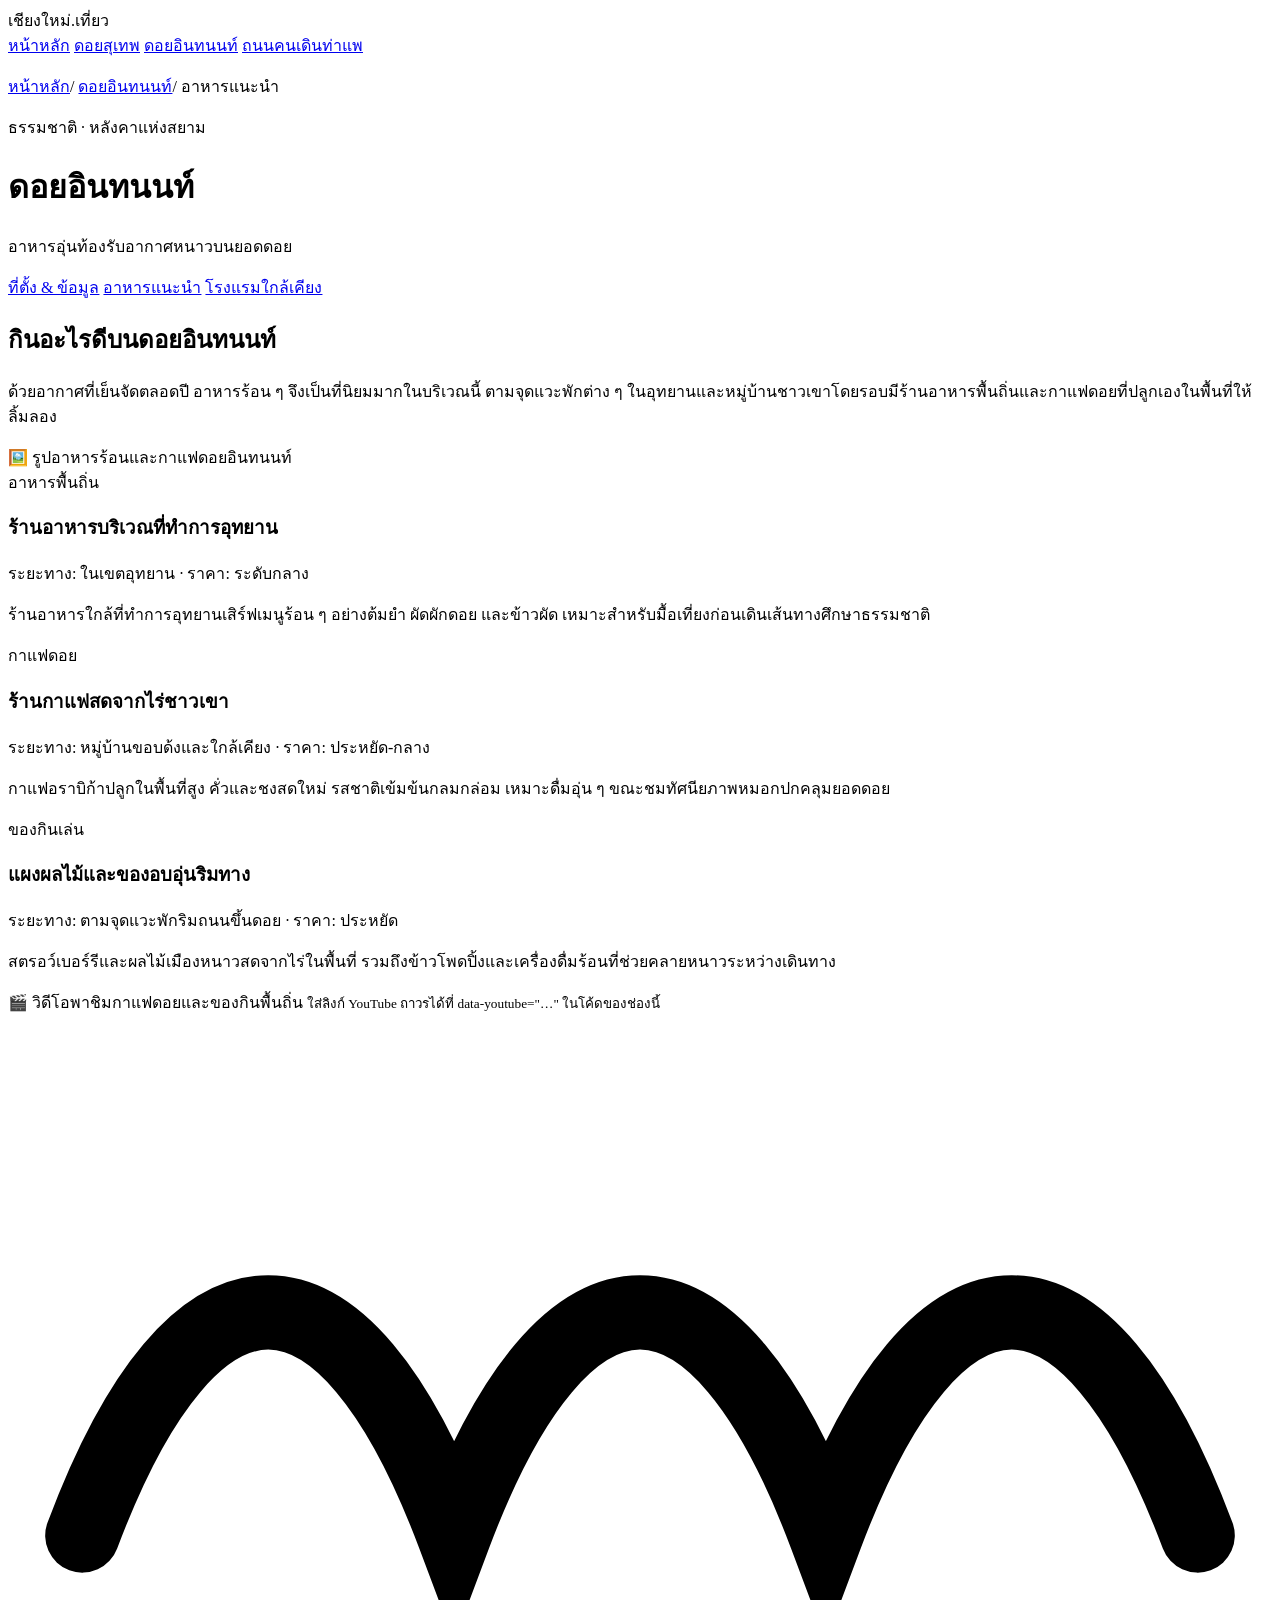
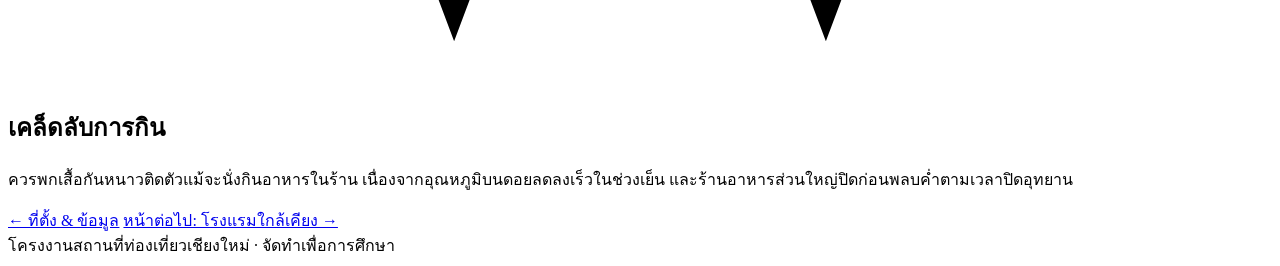
==== doiinthanon-2.html @ 7bb7a431 "Add files via upload" ====
<!DOCTYPE html>
<html lang="th">
<head>
<meta charset="UTF-8">
<meta name="viewport" content="width=device-width, initial-scale=1.0">
<meta name="referrer" content="strict-origin-when-cross-origin">
<title>ดอยอินทนนท์ — อาหารแนะนำ | เชียงใหม่.เที่ยว</title>
<link rel="stylesheet" href="assets/style.css">
</head>
<body class="theme-forest">

<nav class="topnav">
  <div class="wrap">
    <div class="brand">เชียงใหม่<span>.</span>เที่ยว</div>
    <div class="navlinks">
      <a href="index.html">หน้าหลัก</a>
      <a href="doisuthep-1.html">ดอยสุเทพ</a>
      <a href="doiinthanon-1.html" class="active">ดอยอินทนนท์</a>
      <a href="thapae-1.html">ถนนคนเดินท่าแพ</a>
    </div>
  </div>
</nav>

<div class="wrap">
  <p class="crumb">
    <a href="index.html">หน้าหลัก</a><span class="sep">/</span>
    <a href="doiinthanon-1.html">ดอยอินทนนท์</a><span class="sep">/</span>
    <span class="here">อาหารแนะนำ</span>
  </p>

  <header class="place-hero">
    <p class="eyebrow">ธรรมชาติ · หลังคาแห่งสยาม</p>
    <h1>ดอยอินทนนท์</h1>
    <p class="sub">อาหารอุ่นท้องรับอากาศหนาวบนยอดดอย</p>

    <nav class="tabs">
      <a href="doiinthanon-1.html">ที่ตั้ง &amp; ข้อมูล</a>
      <a href="doiinthanon-2.html" class="active">อาหารแนะนำ</a>
      <a href="doiinthanon-3.html">โรงแรมใกล้เคียง</a>
    </nav>
  </header>
</div>

<main class="content wrap">
  <article>
    <h2>กินอะไรดีบนดอยอินทนนท์</h2>
    <p>ด้วยอากาศที่เย็นจัดตลอดปี อาหารร้อน ๆ จึงเป็นที่นิยมมากในบริเวณนี้ ตามจุดแวะพักต่าง ๆ ในอุทยานและหมู่บ้านชาวเขาโดยรอบมีร้านอาหารพื้นถิ่นและกาแฟดอยที่ปลูกเองในพื้นที่ให้ลิ้มลอง</p>

    <div class="media-slot image-slot">
      <span class="icon">🖼️</span>
      รูปอาหารร้อนและกาแฟดอยอินทนนท์
    </div>

    <div class="listing-grid">
      <div class="listing">
        <span class="tag">อาหารพื้นถิ่น</span>
        <h3>ร้านอาหารบริเวณที่ทำการอุทยาน</h3>
        <p class="meta">ระยะทาง: ในเขตอุทยาน · ราคา: ระดับกลาง</p>
        <p>ร้านอาหารใกล้ที่ทำการอุทยานเสิร์ฟเมนูร้อน ๆ อย่างต้มยำ ผัดผักดอย และข้าวผัด เหมาะสำหรับมื้อเที่ยงก่อนเดินเส้นทางศึกษาธรรมชาติ</p>
      </div>

      <div class="listing">
        <span class="tag">กาแฟดอย</span>
        <h3>ร้านกาแฟสดจากไร่ชาวเขา</h3>
        <p class="meta">ระยะทาง: หมู่บ้านขอบด้งและใกล้เคียง · ราคา: ประหยัด-กลาง</p>
        <p>กาแฟอราบิก้าปลูกในพื้นที่สูง คั่วและชงสดใหม่ รสชาติเข้มข้นกลมกล่อม เหมาะดื่มอุ่น ๆ ขณะชมทัศนียภาพหมอกปกคลุมยอดดอย</p>
      </div>

      <div class="listing">
        <span class="tag">ของกินเล่น</span>
        <h3>แผงผลไม้และของอบอุ่นริมทาง</h3>
        <p class="meta">ระยะทาง: ตามจุดแวะพักริมถนนขึ้นดอย · ราคา: ประหยัด</p>
        <p>สตรอว์เบอร์รีและผลไม้เมืองหนาวสดจากไร่ในพื้นที่ รวมถึงข้าวโพดปิ้งและเครื่องดื่มร้อนที่ช่วยคลายหนาวระหว่างเดินทาง</p>
      </div>
    </div>

    <div class="media-slot video-slot" data-youtube="">
      <span class="icon">🎬</span>
      วิดีโอพาชิมกาแฟดอยและของกินพื้นถิ่น
        <small class="slot-hint">ใส่ลิงก์ YouTube ถาวรได้ที่ data-youtube="…" ในโค้ดของช่องนี้</small>
      </div>

    <div class="lanna-divider">
      <span class="line"></span>
      <svg viewBox="0 0 34 18" fill="none" xmlns="http://www.w3.org/2000/svg">
        <path d="M2 14C5 6 9 6 12 14C15 6 19 6 22 14C25 6 29 6 32 14" stroke="currentColor" stroke-width="2" stroke-linecap="round"/>
      </svg>
      <span class="line"></span>
    </div>

    <h2>เคล็ดลับการกิน</h2>
    <p>ควรพกเสื้อกันหนาวติดตัวแม้จะนั่งกินอาหารในร้าน เนื่องจากอุณหภูมิบนดอยลดลงเร็วในช่วงเย็น และร้านอาหารส่วนใหญ่ปิดก่อนพลบค่ำตามเวลาปิดอุทยาน</p>
  </article>

  <div class="subnav">
    <a href="doiinthanon-1.html">← ที่ตั้ง &amp; ข้อมูล</a>
    <a href="doiinthanon-3.html">หน้าต่อไป: โรงแรมใกล้เคียง →</a>
  </div>
</main>

<footer>
  <div class="wrap">โครงงานสถานที่ท่องเที่ยวเชียงใหม่ · จัดทำเพื่อการศึกษา</div>
</footer>

<script src="assets/site.js" defer></script>
</body>
</html>
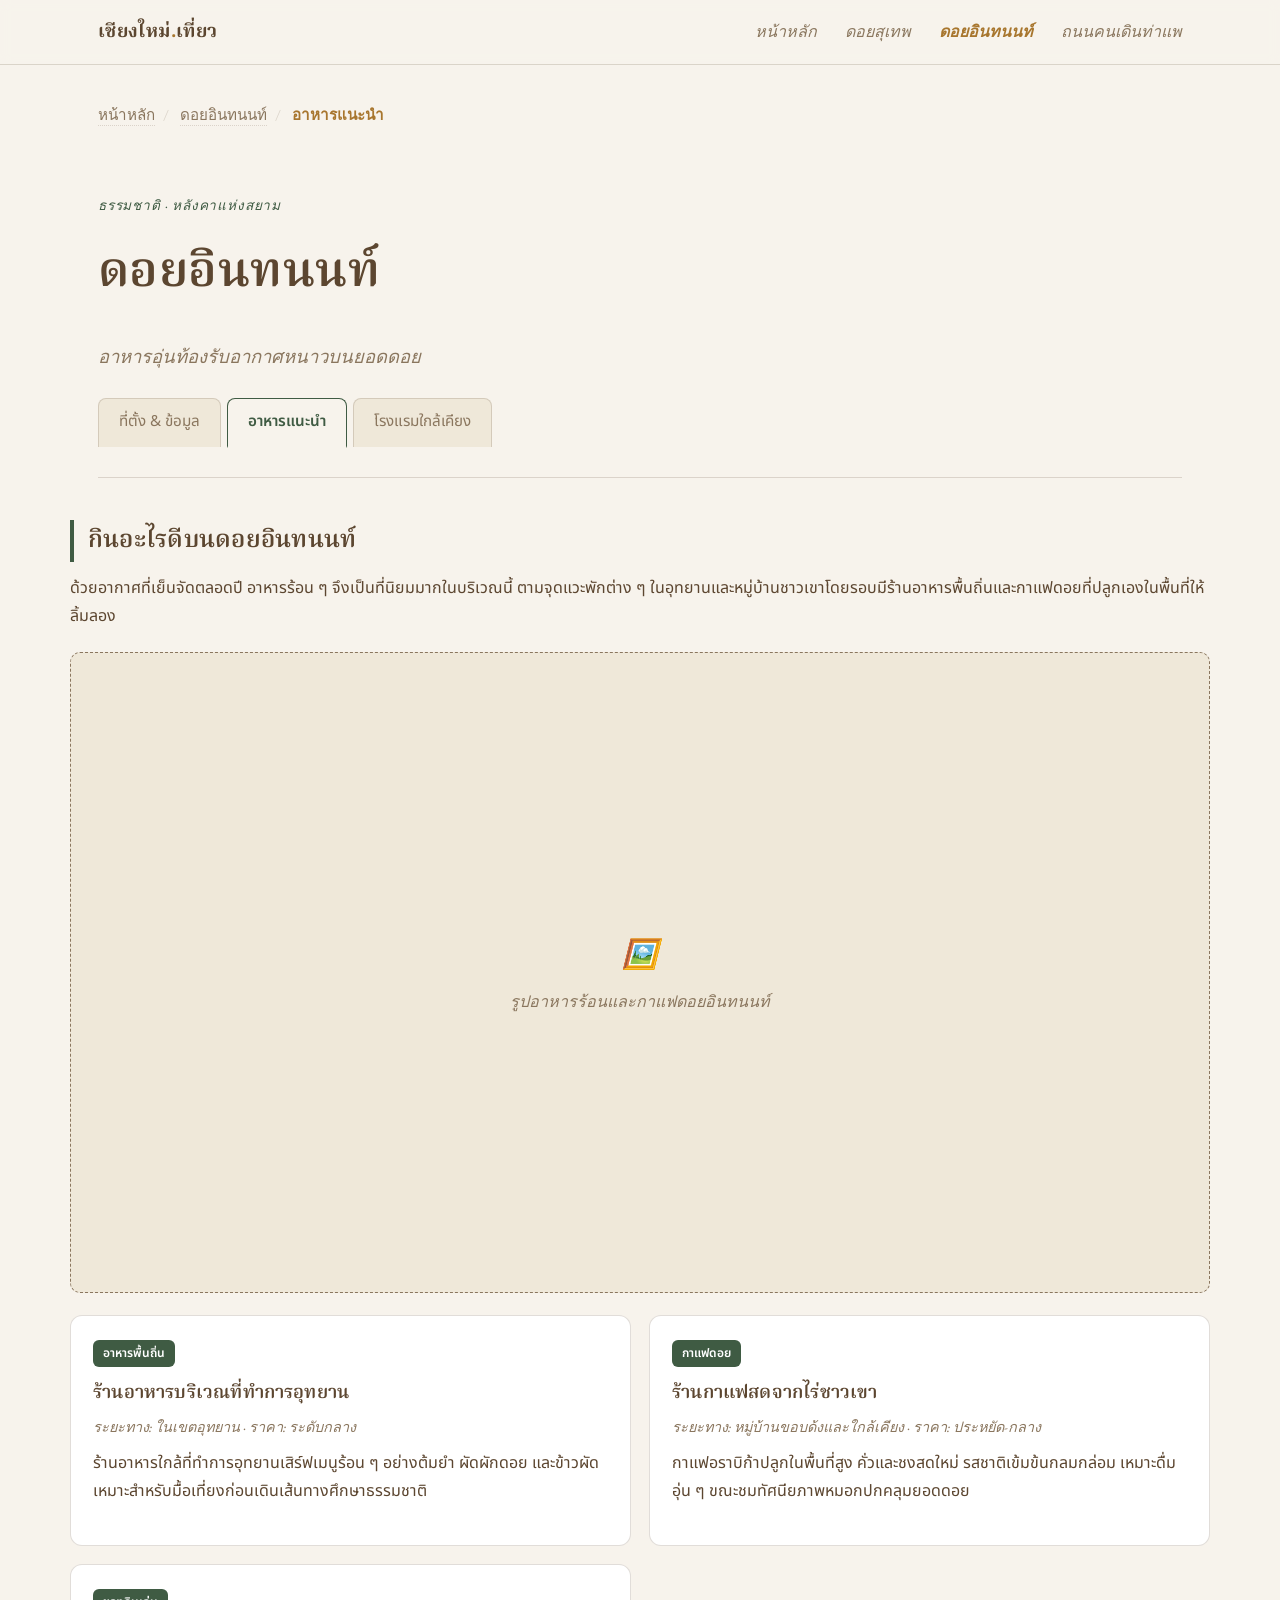
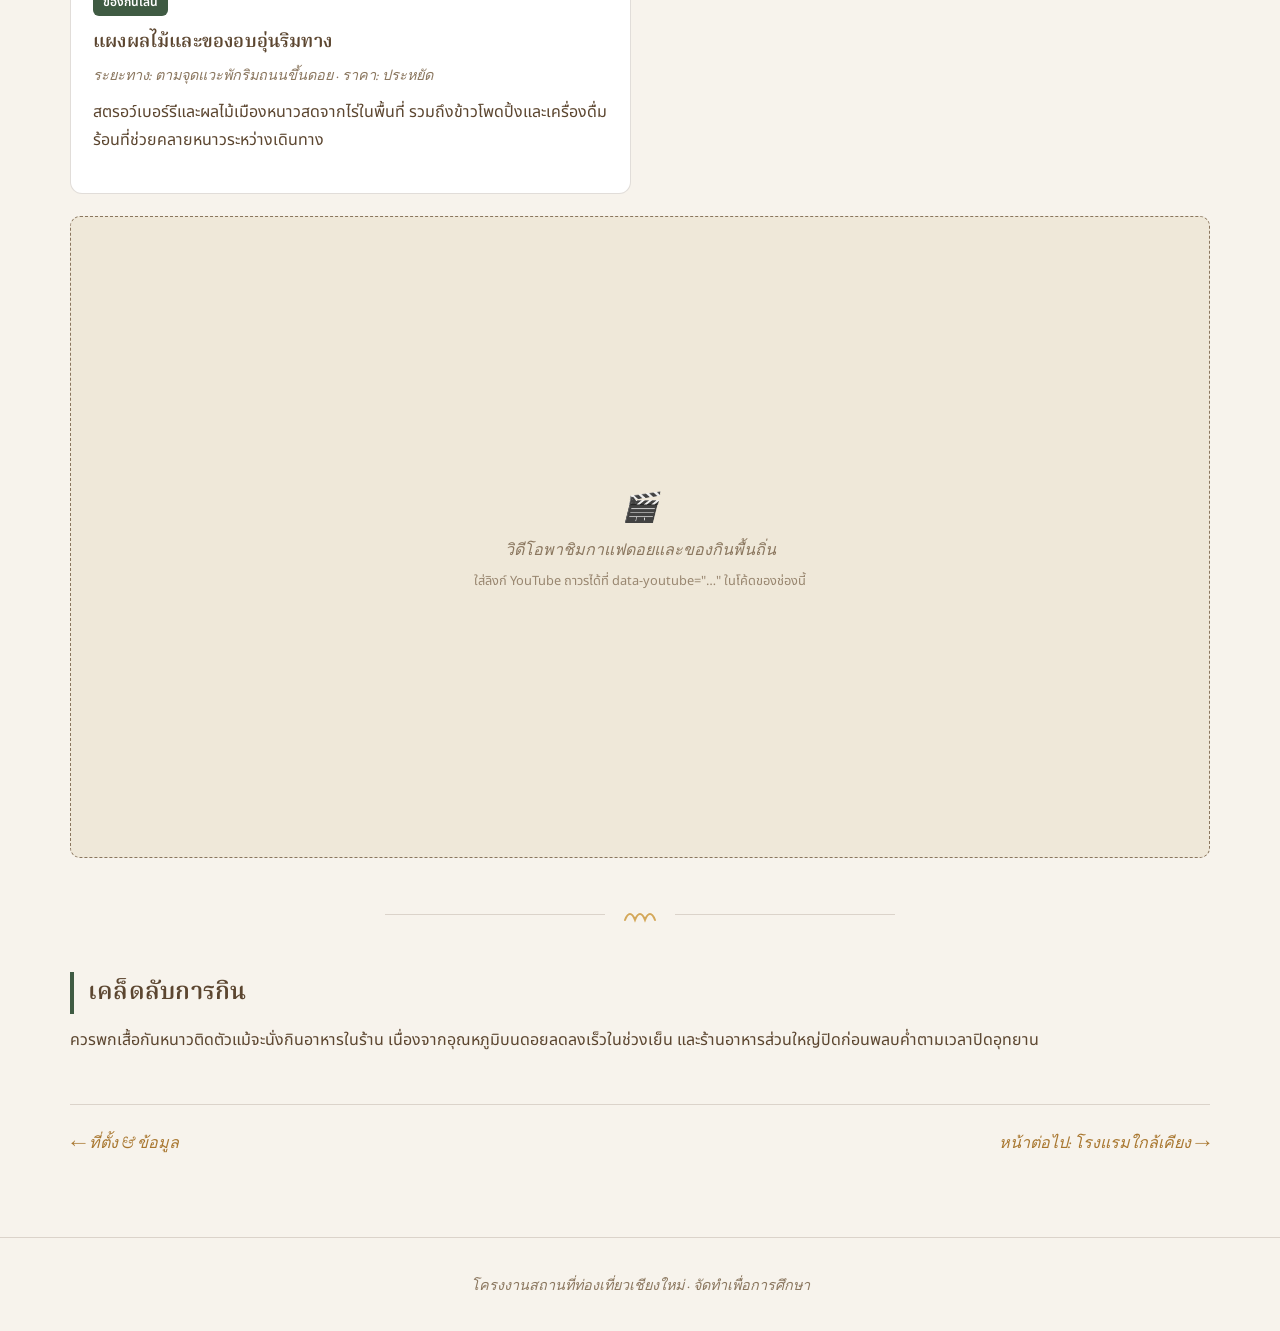
==== commit 522b8a46: "Add files via upload" ====
--- a/doiinthanon-2.html
+++ b/doiinthanon-2.html
@@ -46,10 +46,10 @@
     <h2>กินอะไรดีบนดอยอินทนนท์</h2>
     <p>ด้วยอากาศที่เย็นจัดตลอดปี อาหารร้อน ๆ จึงเป็นที่นิยมมากในบริเวณนี้ ตามจุดแวะพักต่าง ๆ ในอุทยานและหมู่บ้านชาวเขาโดยรอบมีร้านอาหารพื้นถิ่นและกาแฟดอยที่ปลูกเองในพื้นที่ให้ลิ้มลอง</p>
 
-    <div class="media-slot image-slot">
-      <span class="icon">🖼️</span>
-      รูปอาหารร้อนและกาแฟดอยอินทนนท์
-    </div>
+    <div class="media-slot image-slot has-photo" data-caption="รูปอาหารร้อนและกาแฟดอยอินทนนท์">
+              <img src="assets/img/doiinthanon-food.jpg" alt="รูปอาหารร้อนและกาแฟดอยอินทนนท์" onerror="this.parentElement.classList.remove('has-photo'); this.remove();">
+              <span class="slot-placeholder"><span class="icon">🖼️</span>รูปอาหารร้อนและกาแฟดอยอินทนนท์</span>
+            </div>
 
     <div class="listing-grid">
       <div class="listing">
--- a/assets/style.css
+++ b/assets/style.css
@@ -0,0 +1,600 @@
+/* ===================================================================
+   เชียงใหม่ ท่องเที่ยว — Shared Stylesheet
+   โทนสี: ครีมอบอุ่น + ทองเก่า + เขียวป่า + แดงอิฐ
+=================================================================== */
+
+@import url('https://fonts.googleapis.com/css2?family=Noto+Serif+Thai:wght@400;500;600;700&family=Noto+Sans+Thai:wght@300;400;500;600&family=EB+Garamond:ital@0;1&display=swap');
+
+:root{
+  --cream: #F7F3EC;
+  --cream-deep: #EFE8D9;
+  --ink: #5C4630;
+  --ink-soft: #8A765E;
+  --gold: #A8762E;
+  --gold-soft: #D4A85A;
+  --forest: #3F5B43;
+  --forest-soft: #6E8B6F;
+  --brick: #8B3A2F;
+  --brick-soft: #C17A60;
+  --line: rgba(92,70,48,0.18);
+
+  --display: "Noto Serif Thai", serif;
+  --body: "Noto Sans Thai", sans-serif;
+  --utility: "EB Garamond", serif;
+
+  --maxw: 1140px;
+}
+
+*{box-sizing:border-box;}
+html{scroll-behavior:smooth;}
+body{
+  margin:0;
+  background:var(--cream);
+  color:var(--ink);
+  font-family:var(--body);
+  font-weight:400;
+  line-height:1.75;
+  -webkit-font-smoothing:antialiased;
+}
+
+h1,h2,h3,h4{
+  font-family:var(--display);
+  color:var(--ink);
+  margin:0 0 .5em 0;
+  font-weight:600;
+  letter-spacing:.01em;
+}
+
+a{color:var(--gold); text-decoration:none;}
+a:hover{color:var(--brick);}
+a:focus-visible, button:focus-visible{
+  outline:2px solid var(--gold);
+  outline-offset:3px;
+}
+
+img{max-width:100%; display:block;}
+
+.wrap{
+  max-width:var(--maxw);
+  margin:0 auto;
+  padding:0 28px;
+}
+
+/* ---------- Lanna cloud divider (signature element) ---------- */
+.lanna-divider{
+  display:flex;
+  align-items:center;
+  justify-content:center;
+  gap:18px;
+  margin:48px 0;
+  color:var(--gold-soft);
+}
+.lanna-divider .line{
+  flex:1;
+  height:1px;
+  background:var(--line);
+  max-width:220px;
+}
+.lanna-divider svg{width:34px; height:18px; flex:none;}
+
+/* ---------- Top Nav ---------- */
+.topnav{
+  position:sticky; top:0; z-index:50;
+  background:rgba(247,243,236,0.92);
+  backdrop-filter:blur(6px);
+  border-bottom:1px solid var(--line);
+}
+.topnav .wrap{
+  display:flex; align-items:center; justify-content:space-between;
+  padding:16px 28px;
+}
+.brand{
+  font-family:var(--display);
+  font-size:1.15rem;
+  font-weight:700;
+  color:var(--ink);
+  letter-spacing:.02em;
+}
+.brand span{color:var(--gold);}
+.navlinks{
+  display:flex; gap:28px;
+  font-family:var(--utility);
+  font-size:1rem;
+  font-style:italic;
+}
+.navlinks a{color:var(--ink-soft);}
+.navlinks a.active{color:var(--gold); font-weight:600;}
+
+/* ---------- Breadcrumb ---------- */
+.crumb{
+  font-family:var(--utility);
+  font-size:.95rem;
+  color:var(--ink-soft);
+  padding:22px 0 0;
+}
+.crumb a{color:var(--ink-soft); border-bottom:1px dotted var(--line);}
+.crumb a:hover{color:var(--gold);}
+.crumb .sep{margin:0 8px; color:var(--line);}
+.crumb .here{color:var(--gold); font-weight:600;}
+
+/* ---------- Hero (place pages) ---------- */
+.place-hero{
+  padding:36px 0 30px;
+  border-bottom:1px solid var(--line);
+}
+.eyebrow{
+  font-family:var(--utility);
+  font-style:italic;
+  letter-spacing:.06em;
+  text-transform:uppercase;
+  font-size:.85rem;
+  color:var(--accent, var(--gold));
+}
+.place-hero h1{
+  font-size:clamp(2.1rem, 4vw, 3rem);
+  margin-top:.3em;
+}
+.place-hero .sub{
+  font-family:var(--utility);
+  font-style:italic;
+  font-size:1.15rem;
+  color:var(--ink-soft);
+  max-width:640px;
+}
+
+/* ---------- Section Tabs (3 sub-pages per place) ---------- */
+.tabs{
+  display:flex; gap:6px;
+  margin:26px 0 0;
+  flex-wrap:wrap;
+}
+.tabs a{
+  font-family:var(--body);
+  font-size:.95rem;
+  padding:10px 20px;
+  border:1px solid var(--line);
+  border-bottom:none;
+  border-radius:8px 8px 0 0;
+  color:var(--ink-soft);
+  background:var(--cream-deep);
+}
+.tabs a.active{
+  background:var(--cream);
+  color:var(--accent, var(--gold));
+  font-weight:600;
+  border-color:var(--accent, var(--gold));
+  border-bottom:2px solid var(--cream);
+  margin-bottom:-1px;
+}
+
+/* ---------- Content layout ---------- */
+.content{
+  padding:42px 0 80px;
+}
+.layout{
+  display:grid;
+  grid-template-columns: 1fr 280px;
+  gap:48px;
+}
+@media (max-width: 860px){
+  .layout{grid-template-columns:1fr;}
+}
+
+article h2{
+  font-size:1.5rem;
+  border-left:4px solid var(--accent, var(--gold));
+  padding-left:14px;
+  margin-top:1.6em;
+}
+article h2:first-child{margin-top:0;}
+article p{margin:0 0 1.1em;}
+
+/* ---------- Media placeholders ---------- */
+.media-slot{
+  background:var(--cream-deep);
+  border:1.5px dashed var(--ink-soft);
+  border-radius:10px;
+  padding:28px;
+  text-align:center;
+  color:var(--ink-soft);
+  font-family:var(--utility);
+  font-style:italic;
+  margin:22px 0;
+}
+.media-slot .icon{font-size:1.8rem; display:block; margin-bottom:8px;}
+.media-slot.image-slot{aspect-ratio:16/9; display:flex; flex-direction:column; align-items:center; justify-content:center;}
+.media-slot.video-slot{aspect-ratio:16/9; display:flex; flex-direction:column; align-items:center; justify-content:center;}
+.media-slot.audio-slot{padding:20px 28px;}
+.media-slot small{display:block; margin-top:6px; font-family:var(--body); font-style:normal; font-size:.8rem; opacity:.85;}
+
+/* ---------- รูปจริง (มี <img> อยู่ข้างใน image-slot) ---------- */
+.media-slot.image-slot img{display:none;}
+.media-slot.image-slot.has-photo{
+  padding:0; border-style:solid; overflow:hidden;
+}
+.media-slot.image-slot.has-photo img{
+  display:block; width:100%; height:100%; object-fit:cover;
+}
+.media-slot.image-slot.has-photo .slot-placeholder{display:none;}
+.media-overlay-photo{
+  max-width:100%; max-height:70vh;
+  border-radius:8px; margin-bottom:14px;
+  display:block;
+}
+
+.media-grid{
+  display:grid;
+  grid-template-columns:repeat(2,1fr);
+  gap:16px;
+}
+@media (max-width:560px){ .media-grid{grid-template-columns:1fr;} }
+
+/* ---------- Info cards (sidebar / lists) ---------- */
+.info-card{
+  background:var(--cream-deep);
+  border:1px solid var(--line);
+  border-radius:12px;
+  padding:22px;
+  margin-bottom:20px;
+}
+.info-card h3{
+  font-size:1.05rem;
+  color:var(--accent, var(--gold));
+  margin-bottom:.6em;
+}
+.info-card dl{margin:0;}
+.info-card dt{
+  font-family:var(--utility);
+  font-style:italic;
+  font-size:.85rem;
+  color:var(--ink-soft);
+  margin-top:.8em;
+}
+.info-card dd{margin:.1em 0 0; font-size:.95rem;}
+
+.chip-row{display:flex; flex-wrap:wrap; gap:8px; margin-top:10px;}
+.chip{
+  font-size:.8rem;
+  padding:4px 12px;
+  border-radius:999px;
+  background:rgba(168,118,46,0.12);
+  color:var(--accent, var(--gold));
+  border:1px solid rgba(168,118,46,0.3);
+}
+
+/* ---------- Listing cards (food / hotel) ---------- */
+.listing{
+  border:1px solid var(--line);
+  border-radius:12px;
+  padding:22px;
+  margin-bottom:18px;
+  background:#fff;
+  position:relative;
+}
+.listing h3{font-size:1.15rem; margin-bottom:.25em;}
+.listing .meta{
+  font-family:var(--utility);
+  font-style:italic;
+  color:var(--ink-soft);
+  font-size:.9rem;
+  margin-bottom:.7em;
+}
+.listing .tag{
+  display:inline-block;
+  font-size:.75rem;
+  font-weight:600;
+  color:#fff;
+  background:var(--accent, var(--gold));
+  padding:3px 10px;
+  border-radius:6px;
+  margin-bottom:10px;
+}
+
+/* ---------- Map placeholder ---------- */
+.map-slot{
+  background:var(--cream-deep);
+  border:1.5px dashed var(--ink-soft);
+  border-radius:10px;
+  height:260px;
+  display:flex; flex-direction:column; align-items:center; justify-content:center;
+  color:var(--ink-soft);
+  font-family:var(--utility);
+  font-style:italic;
+  margin:18px 0;
+}
+
+/* ---------- Buttons ---------- */
+.btn{
+  display:inline-block;
+  font-family:var(--body);
+  font-weight:600;
+  font-size:.95rem;
+  padding:12px 26px;
+  border-radius:8px;
+  background:var(--accent, var(--gold));
+  color:#fff !important;
+  border:none;
+}
+.btn:hover{background:var(--ink);}
+.btn-outline{
+  background:transparent;
+  border:1.5px solid var(--accent, var(--gold));
+  color:var(--accent, var(--gold)) !important;
+}
+.btn-outline:hover{background:var(--accent, var(--gold)); color:#fff !important;}
+
+/* ---------- Place nav (prev/next within place) ---------- */
+.subnav{
+  display:flex; justify-content:space-between; align-items:center;
+  margin-top:50px; padding-top:24px;
+  border-top:1px solid var(--line);
+  gap:16px; flex-wrap:wrap;
+}
+.subnav a{font-family:var(--utility); font-style:italic;}
+
+/* ---------- Footer ---------- */
+footer{
+  border-top:1px solid var(--line);
+  padding:34px 0;
+  text-align:center;
+  font-family:var(--utility);
+  font-style:italic;
+  color:var(--ink-soft);
+  font-size:.9rem;
+}
+
+/* ---------- Accent color variants per place ---------- */
+.theme-gold   { --accent: var(--gold); }
+.theme-forest { --accent: var(--forest); }
+.theme-brick  { --accent: var(--brick); }
+
+/* ---------- Home page specific ---------- */
+.home-hero{
+  position:relative;
+  padding:90px 0 70px;
+  overflow:hidden;
+  border-bottom:1px solid var(--line);
+}
+.home-hero .wrap{position:relative; z-index:2;}
+.home-hero h1{
+  font-size:clamp(2.4rem, 6vw, 4rem);
+  max-width:780px;
+}
+.home-hero .lead{
+  font-family:var(--utility);
+  font-style:italic;
+  font-size:1.25rem;
+  color:var(--ink-soft);
+  max-width:600px;
+  margin-top:10px;
+}
+.home-media{
+  margin-top:36px;
+}
+.home-media-split{
+  display:grid;
+  grid-template-columns:1.6fr 1fr;
+  gap:24px;
+  align-items:start;
+}
+@media (max-width:760px){ .home-media-split{grid-template-columns:1fr;} }
+.weather-label{
+  font-family:var(--utility); font-style:italic; color:var(--ink-soft);
+  margin:0 0 10px;
+}
+
+.place-grid{
+  display:grid;
+  grid-template-columns:repeat(3,1fr);
+  gap:26px;
+  padding:60px 0 80px;
+}
+@media (max-width:900px){ .place-grid{grid-template-columns:1fr; gap:30px;} }
+
+.place-card{
+  display:block;
+  border-radius:16px;
+  padding:30px 26px 26px;
+  background:var(--cream-deep);
+  border:1px solid var(--line);
+  border-top:6px solid var(--accent, var(--gold));
+  transition:transform .25s ease, box-shadow .25s ease;
+}
+.place-card:hover{
+  transform:translateY(-4px);
+  box-shadow:0 14px 28px -10px rgba(92,70,48,0.25);
+}
+.place-card .num{
+  font-family:var(--utility);
+  font-style:italic;
+  color:var(--accent, var(--gold));
+  font-size:1.4rem;
+}
+.place-card h2{
+  font-size:1.5rem;
+  margin-top:.2em;
+  color:var(--ink);
+}
+.place-card p{
+  color:var(--ink-soft);
+  font-size:.95rem;
+}
+.place-card .go{
+  margin-top:14px;
+  font-family:var(--utility);
+  font-style:italic;
+  color:var(--accent, var(--gold));
+  font-weight:600;
+}
+
+.intro-section{
+  padding:50px 0;
+  text-align:center;
+}
+.intro-section p{
+  max-width:680px;
+  margin:0 auto;
+  color:var(--ink-soft);
+}
+
+/* ===================================================================
+   เพิ่มเติม: เมนูมือถือ, overlay, accordion, กริดการ์ด, วิดเจ็ตอากาศ
+=================================================================== */
+
+/* ---------- YouTube embed slot (ใส่ลิงก์ถาวรที่ data-youtube ในโค้ด) ---------- */
+.media-slot.video-slot{cursor:default;}
+.media-slot.audio-slot{cursor:default; text-align:left;}
+.video-slot .icon{margin-bottom:4px;}
+.slot-hint{
+  display:block; width:100%;
+  font-family:var(--body); font-style:normal; font-size:.75rem;
+  color:var(--ink-soft); margin-top:8px;
+}
+.yt-embed-frame{
+  position:relative; width:100%; aspect-ratio:16/9;
+  border-radius:8px; overflow:hidden;
+}
+.yt-embed-frame iframe{
+  position:absolute; inset:0; width:100%; height:100%; border:0;
+}
+
+/* ---------- Hamburger (แสดงเฉพาะจอมือถือ) ---------- */
+.hamburger{
+  display:none;
+  width:38px; height:34px;
+  padding:0; border:none; background:none; cursor:pointer;
+  flex-direction:column; justify-content:space-between;
+  align-items:center;
+}
+.hamburger span{
+  display:block; width:100%; height:2px; background:var(--ink);
+  border-radius:2px; transition:transform .2s ease, opacity .2s ease;
+}
+.hamburger.is-open span:nth-child(1){transform:translateY(9px) rotate(45deg);}
+.hamburger.is-open span:nth-child(2){opacity:0;}
+.hamburger.is-open span:nth-child(3){transform:translateY(-9px) rotate(-45deg);}
+
+/* ---------- Mobile nav overlay (เต็มจอ) ---------- */
+.nav-overlay{
+  position:fixed; inset:0; z-index:200;
+  background:rgba(38,28,17,0.55);
+  backdrop-filter:blur(2px);
+  opacity:0; pointer-events:none;
+  transition:opacity .25s ease;
+  display:flex; justify-content:flex-end;
+}
+.nav-overlay.is-open{opacity:1; pointer-events:auto;}
+.nav-overlay-panel{
+  width:min(78vw, 320px); height:100%;
+  background:var(--cream);
+  box-shadow:-18px 0 40px rgba(38,28,17,0.25);
+  padding:26px 26px 40px;
+  transform:translateX(24px);
+  transition:transform .25s ease;
+  display:flex; flex-direction:column;
+}
+.nav-overlay.is-open .nav-overlay-panel{transform:translateX(0);}
+.nav-overlay-close{
+  align-self:flex-end;
+  background:none; border:none; font-size:1.8rem; line-height:1;
+  color:var(--ink-soft); cursor:pointer; margin-bottom:18px;
+}
+.nav-overlay-links{
+  display:flex; flex-direction:column; gap:22px;
+  font-family:var(--utility); font-style:italic; font-size:1.15rem;
+}
+.nav-overlay-links a{color:var(--ink);}
+.nav-overlay-links a.active{color:var(--gold); font-weight:600;}
+
+/* ---------- Media overlay (ขยายรูป/วิดีโอเมื่อคลิก) ---------- */
+.media-slot{cursor:pointer;}
+.media-overlay{
+  position:fixed; inset:0; z-index:220;
+  background:rgba(20,15,9,0.72);
+  display:flex; align-items:center; justify-content:center;
+  opacity:0; pointer-events:none;
+  transition:opacity .2s ease;
+  padding:24px;
+}
+.media-overlay.is-open{opacity:1; pointer-events:auto;}
+.media-overlay-box{
+  position:relative;
+  background:var(--cream);
+  border-radius:14px;
+  padding:44px 34px 34px;
+  max-width:480px; width:100%;
+  text-align:center;
+  font-family:var(--utility); font-style:italic; color:var(--ink-soft);
+}
+.media-overlay-icon{font-size:2.6rem; margin-bottom:10px;}
+.media-overlay-caption{color:var(--ink); font-size:1.05rem; margin:0 0 6px;}
+.media-overlay-hint{font-family:var(--body); font-style:normal; font-size:.8rem;}
+.media-overlay-close{
+  position:absolute; top:10px; right:14px;
+  background:none; border:none; font-size:1.6rem; color:var(--ink-soft); cursor:pointer;
+}
+
+/* ---------- Accordion (แทนการเรียงหัวข้อจากบนลงล่างตรง ๆ) ---------- */
+.accordion-item{
+  border:1px solid var(--line);
+  border-radius:12px;
+  margin-bottom:14px;
+  overflow:hidden;
+  background:#fff;
+}
+.accordion-trigger{
+  width:100%; text-align:left;
+  display:flex; align-items:center; justify-content:space-between; gap:12px;
+  background:var(--cream-deep);
+  border:none; cursor:pointer;
+  padding:16px 20px;
+  font-family:var(--display); font-weight:600; font-size:1.15rem; color:var(--ink);
+}
+.accordion-trigger .arrow{
+  flex:none; transition:transform .2s ease;
+  color:var(--accent, var(--gold)); font-size:1rem;
+}
+.accordion-item.is-open .accordion-trigger .arrow{transform:rotate(90deg);}
+.accordion-item.is-open .accordion-trigger{border-bottom:1px solid var(--line);}
+.accordion-panel{padding:22px 22px 6px;}
+.accordion-panel h2{display:none;} /* หัวข้อย้ายไปอยู่ในปุ่ม trigger แล้ว */
+
+/* ---------- Listing grid (จัดการ์ดเป็นกริดแทนแถวยาว) ---------- */
+.listing-grid{
+  display:grid;
+  grid-template-columns:repeat(2, 1fr);
+  gap:18px;
+  margin:18px 0;
+}
+.listing-grid .listing{margin-bottom:0;}
+@media (max-width:760px){ .listing-grid{grid-template-columns:1fr;} }
+
+/* ---------- Weather widget (Open-Meteo API) ---------- */
+.weather-widget{
+  background:var(--cream-deep);
+  border:1px solid var(--line);
+  border-radius:12px;
+  padding:20px 22px;
+  min-height:64px;
+}
+.weather-top{display:flex; align-items:center; gap:10px;}
+.weather-icon{font-size:1.8rem;}
+.weather-temp{font-family:var(--display); font-size:1.6rem; font-weight:700; color:var(--ink);}
+.weather-desc{font-family:var(--utility); font-style:italic; color:var(--ink-soft); margin-top:4px;}
+.weather-meta{display:flex; gap:18px; margin:10px 0 0; flex-wrap:wrap;}
+.weather-meta dt{font-family:var(--utility); font-style:italic; font-size:.8rem; color:var(--ink-soft); margin:0;}
+.weather-meta dd{margin:0; font-size:.9rem;}
+.weather-source{display:block; margin-top:10px; font-size:.72rem; color:var(--ink-soft); font-family:var(--body); font-style:normal;}
+
+/* ---------- Responsive nav: ซ่อนเมนูเต็มบนมือถือ แสดง hamburger แทน ---------- */
+@media (max-width:760px){
+  .navlinks{display:none;}
+  .hamburger{display:flex;}
+  .place-hero h1{font-size:clamp(1.7rem, 8vw, 2.4rem);}
+  .home-hero{padding:60px 0 44px;}
+}
+
+@media (prefers-reduced-motion: reduce){
+  *{transition:none !important; animation:none !important;}
+}
+
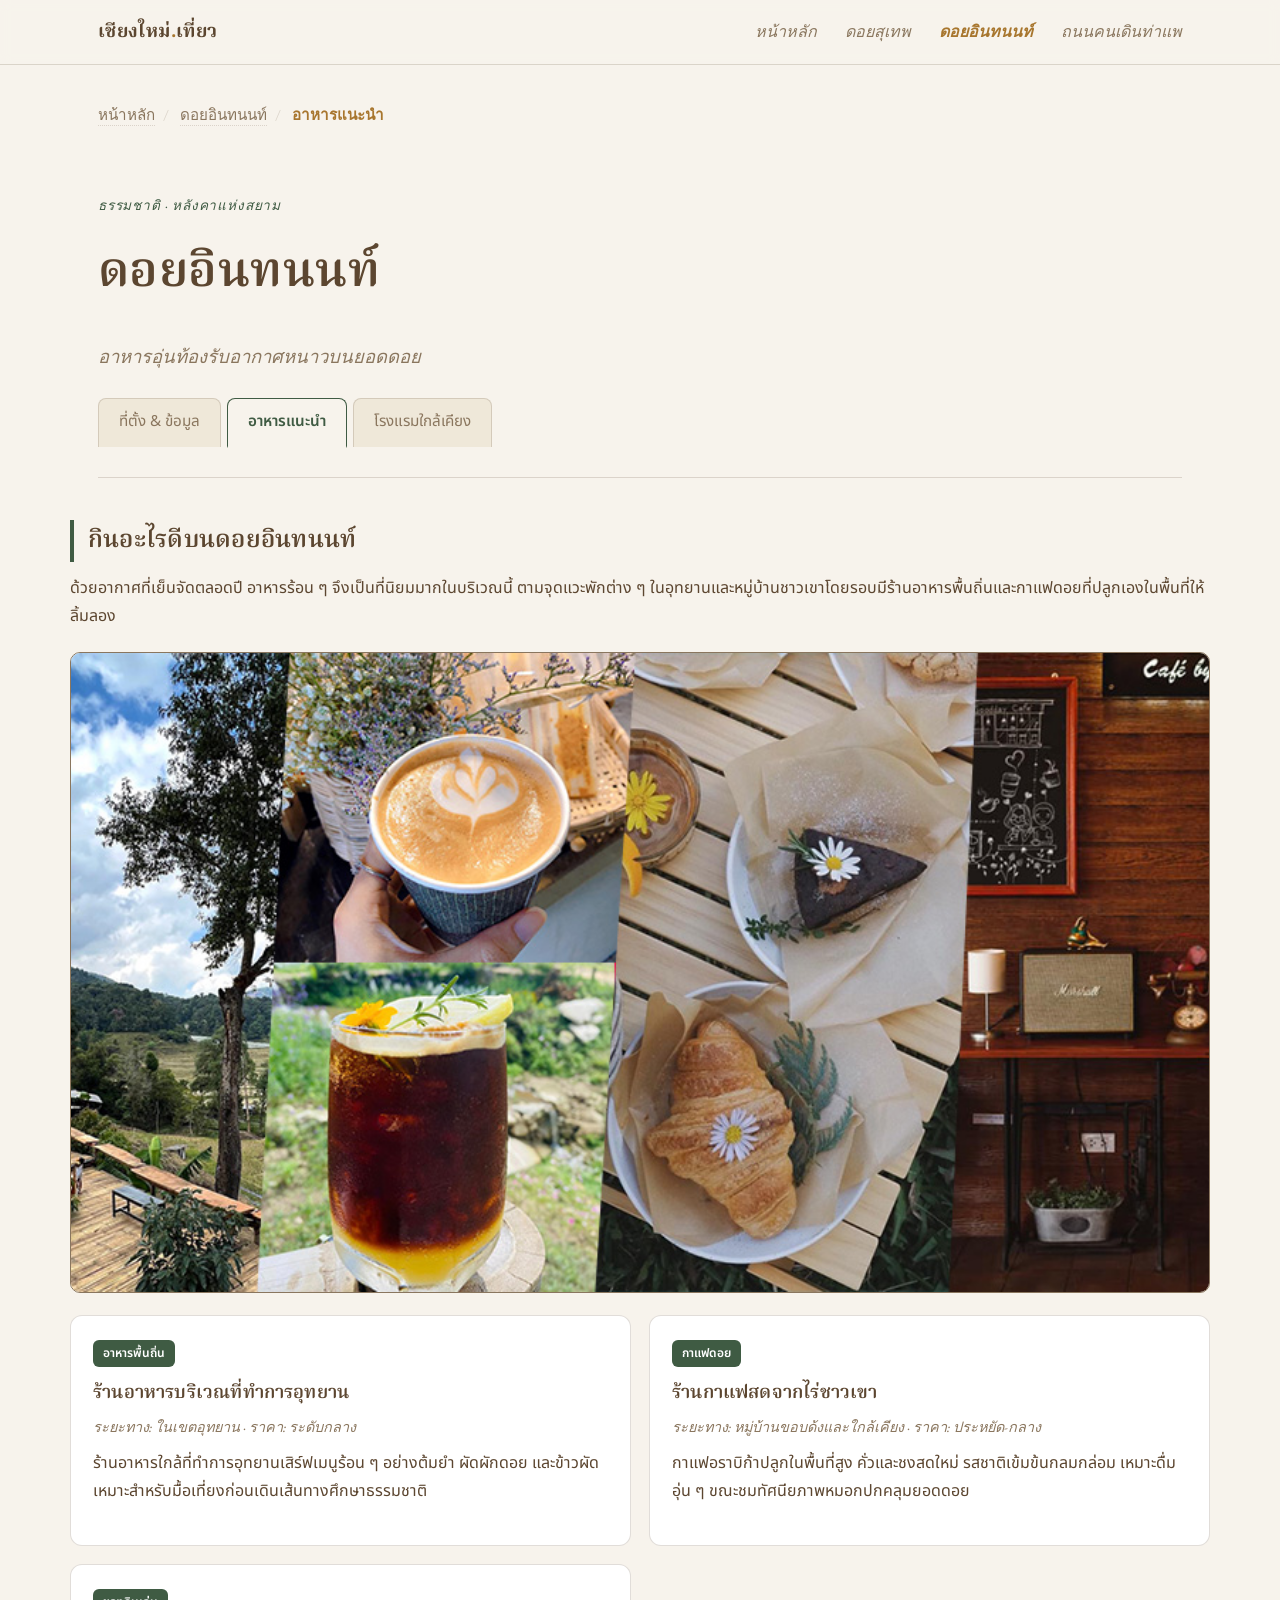
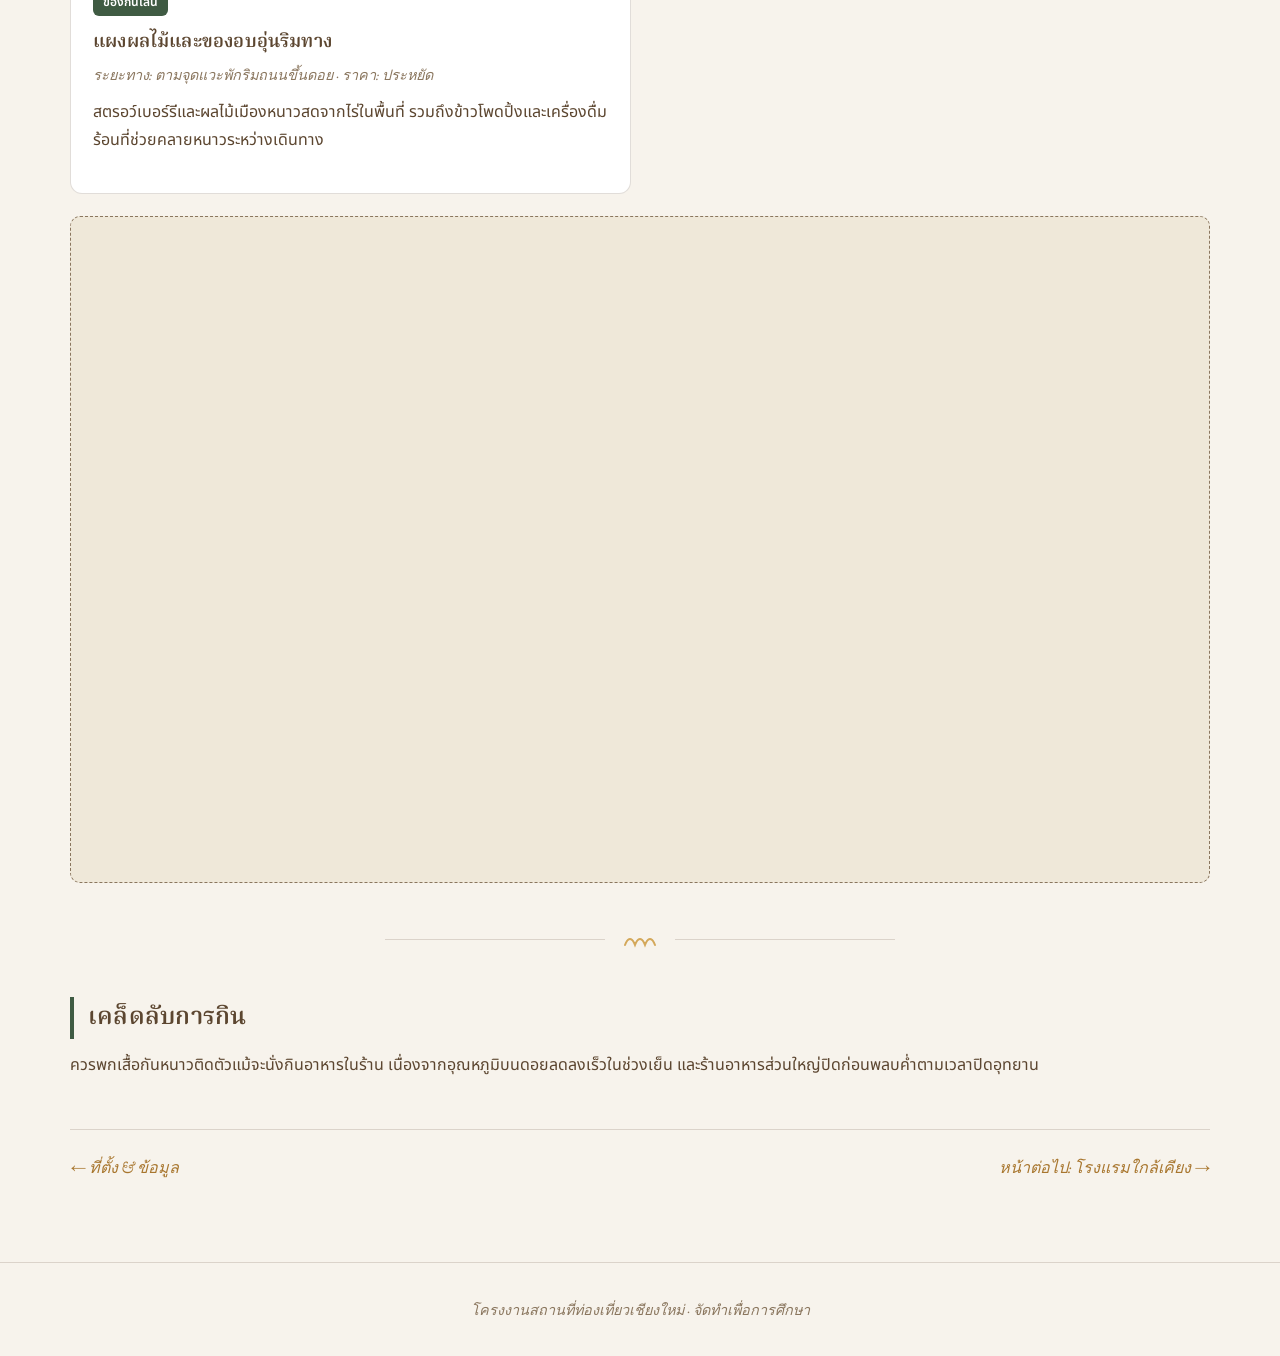
==== commit 08631a5d: "Update doiinthanon-2.html" ====
--- a/doiinthanon-2.html
+++ b/doiinthanon-2.html
@@ -47,7 +47,7 @@
     <p>ด้วยอากาศที่เย็นจัดตลอดปี อาหารร้อน ๆ จึงเป็นที่นิยมมากในบริเวณนี้ ตามจุดแวะพักต่าง ๆ ในอุทยานและหมู่บ้านชาวเขาโดยรอบมีร้านอาหารพื้นถิ่นและกาแฟดอยที่ปลูกเองในพื้นที่ให้ลิ้มลอง</p>
 
     <div class="media-slot image-slot has-photo" data-caption="รูปอาหารร้อนและกาแฟดอยอินทนนท์">
-              <img src="assets/img/doiinthanon-food.jpg" alt="รูปอาหารร้อนและกาแฟดอยอินทนนท์" onerror="this.parentElement.classList.remove('has-photo'); this.remove();">
+              <img src="assets/bd16e438-c0c8-4a08-b64c-5414505b14c7.jpg" alt="รูปอาหารร้อนและกาแฟดอยอินทนนท์" onerror="this.parentElement.classList.remove('has-photo'); this.remove();">
               <span class="slot-placeholder"><span class="icon">🖼️</span>รูปอาหารร้อนและกาแฟดอยอินทนนท์</span>
             </div>
 
@@ -74,7 +74,7 @@
       </div>
     </div>
 
-    <div class="media-slot video-slot" data-youtube="">
+    <div class="media-slot video-slot" data-youtube="https://www.youtube.com/watch?v=mq7sTnDr4us">
       <span class="icon">🎬</span>
       วิดีโอพาชิมกาแฟดอยและของกินพื้นถิ่น
         <small class="slot-hint">ใส่ลิงก์ YouTube ถาวรได้ที่ data-youtube="…" ในโค้ดของช่องนี้</small>
